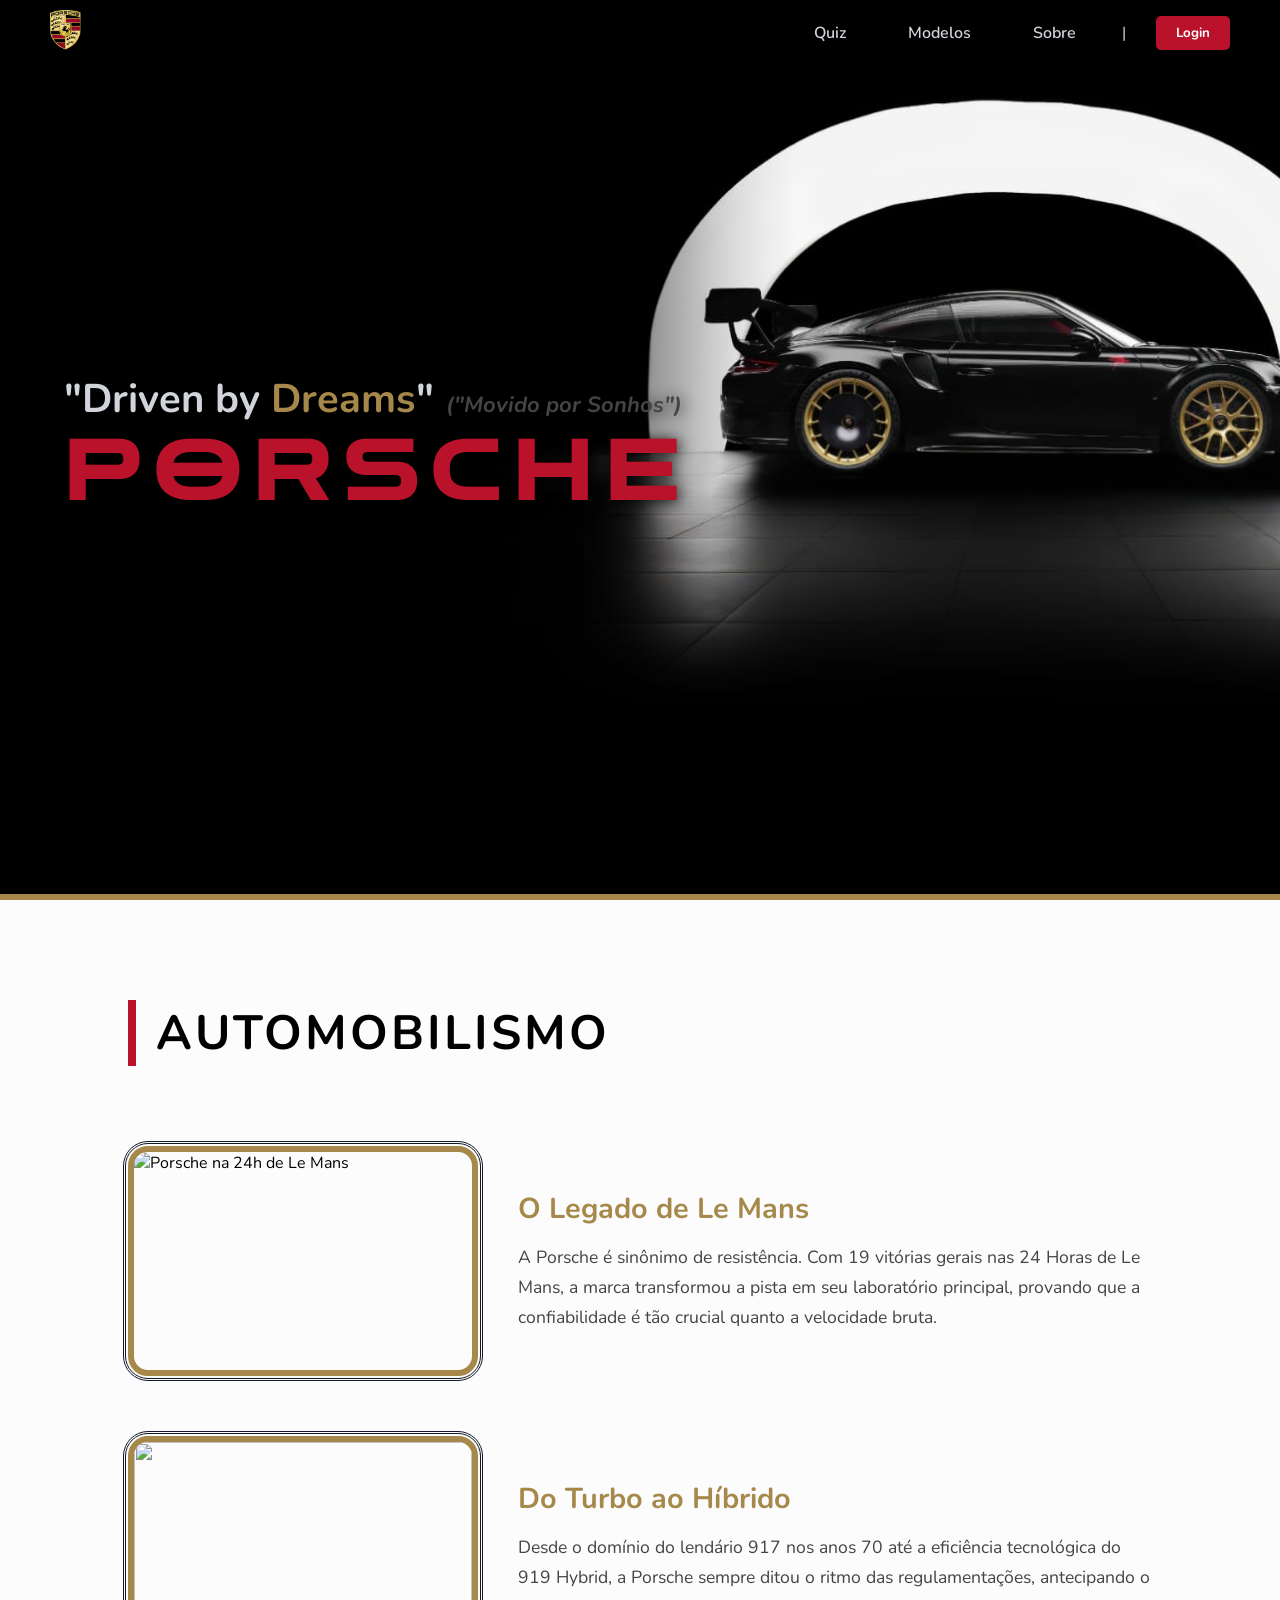
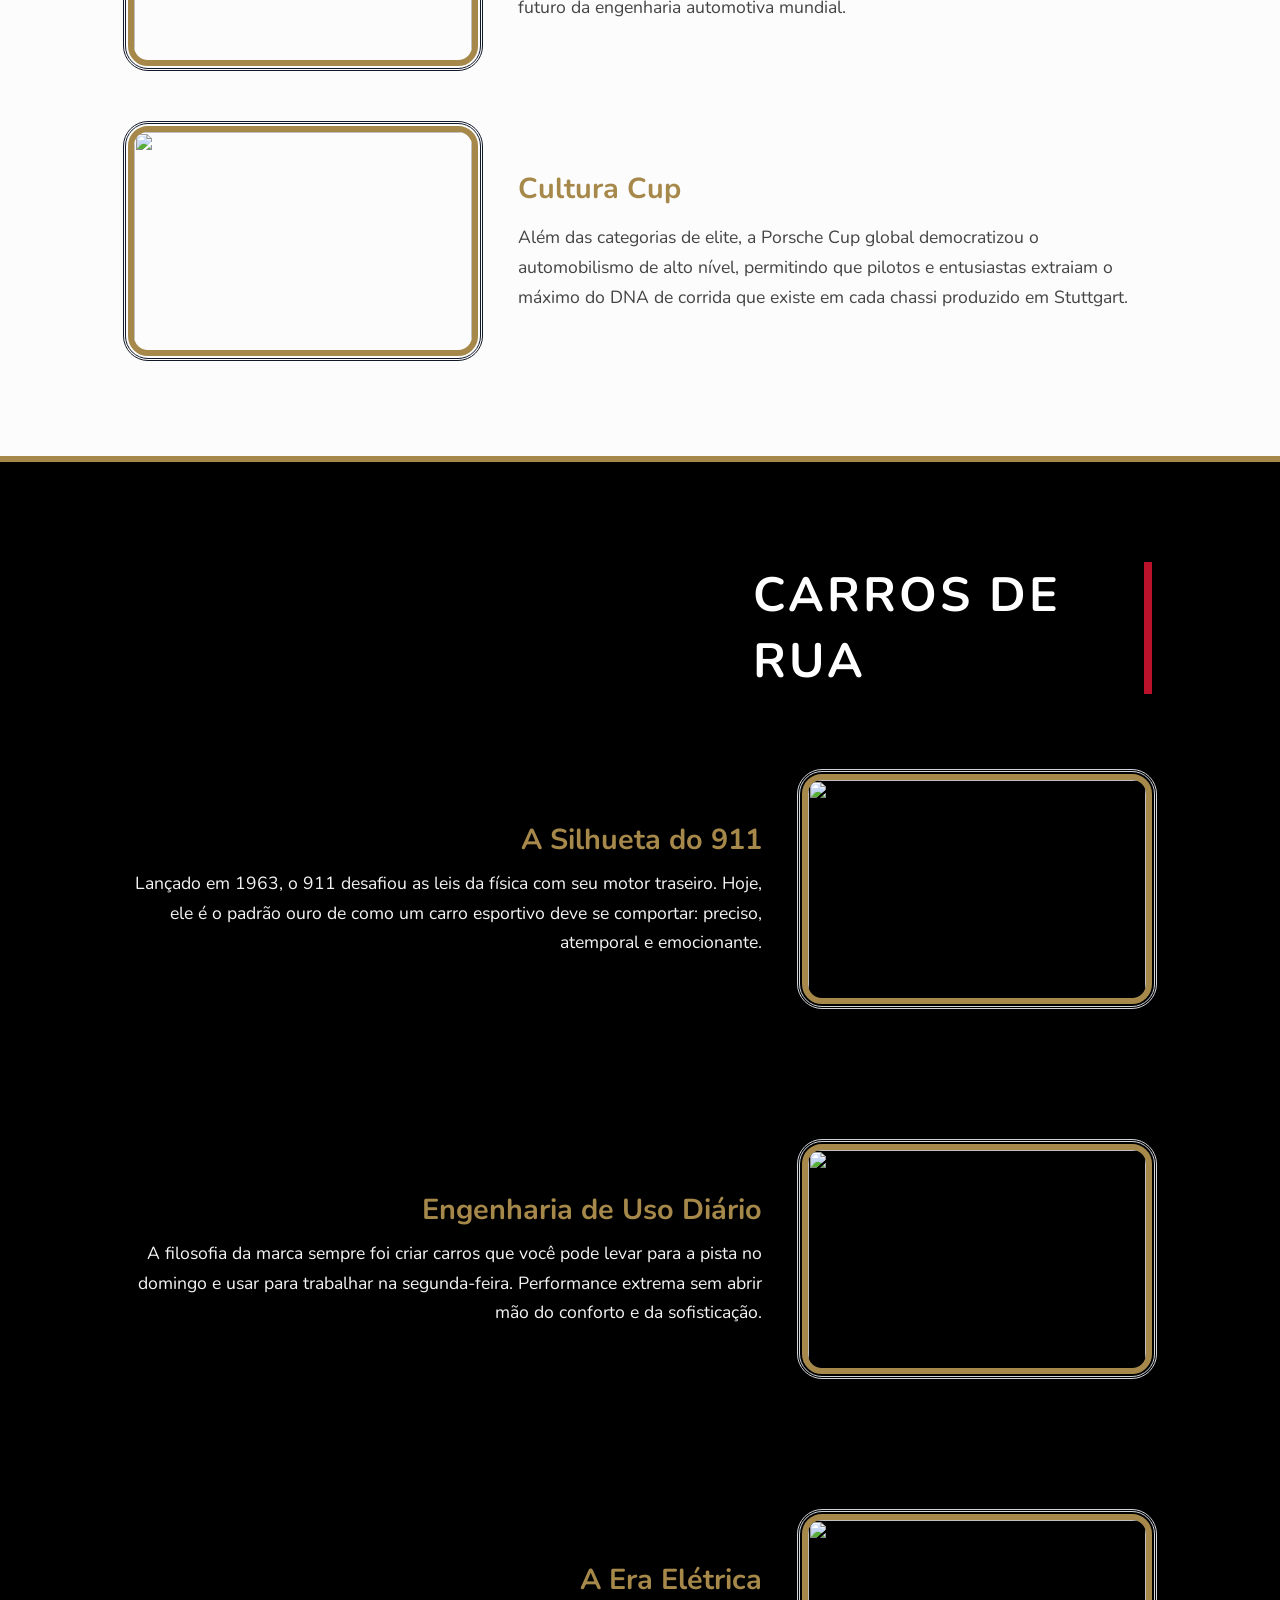
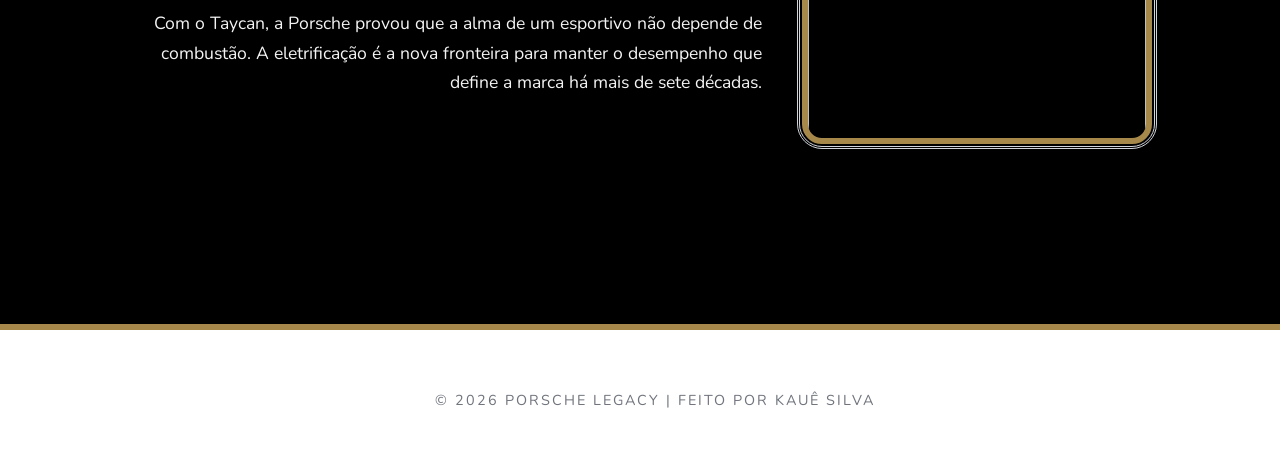
==== Website/public/index.html @ e7fd36f4 "Adição da API Web-data-viz no projeto" ====
<!DOCTYPE html>
<html lang="pt-br">
<head>
    <meta charset="UTF-8">
    <meta name="viewport" content="width=device-width, initial-scale=1.0">
    <title>Porsche Legacy | Ínicio</title>
    <link rel="stylesheet" href="/assets/style.css">
    <link rel="stylesheet" href="/assets/navbar.css">
    <link rel="stylesheet" href="https://cdnjs.cloudflare.com/ajax/libs/font-awesome/7.0.1/css/all.min.css" integrity="sha512-2SwdPD6INVrV/lHTZbO2nodKhrnDdJK9/kg2XD1r9uGqPo1cUbujc+IYdlYdEErWNu69gVcYgdxlmVmzTWnetw==" crossorigin="anonymous" referrerpolicy="no-referrer" />
</head>
<body>

    <div class="header transparente">
        <div class="navbar">
            <div class="logo">
                <a href=""><img src="/assets/img/porschelogo.png" alt="" height="40px"></a>
            </div>
            <ul>
                <li><a class="items-navbar" href="/quiz.html">Quiz</a></li>
                <li><a class="items-navbar" href="/modelos.html">Modelos</a></li>
                <li><a class="items-navbar" href="/sobre.html">Sobre</a></li>
                <li style="color: #D1D5DB;">|</li>
                <li><a href="/login.html"><button class="login" id="btn_login">Login</button></a></li>
            </ul>
        </div>
    </div>

    <div class="container">
        <div class="content">
            <div class="banner">
                <img class="car" src="/assets/img/WhatsApp Image 2026-04-13 at 10.56.17 PM.jpeg" alt="" srcset="">
                <h3 class="titulo-img">"Driven by <span style="color: var(--dourado-nobre);">Dreams</span>"<span class="traducao-text">("Movido por Sonhos")</span><br><span class="porsche-text">Porsche</span></h3>
            </div>
            <div class="automobilismo">
                <h1>AUTOMOBILISMO</h1>
                <div class="auto auto-pt1">
                    <img src="https://res.cloudinary.com/dmwcbhehi/image/upload/c_thumb,w_1920,g_auto/f_auto/q_auto/v1/LeMansLine-upTeaser_fjcs9s?_a=BAVMn6Gf0" alt="Porsche na 24h de Le Mans" width="300px" height="203px">
                    <h2>O Legado de Le Mans</h2>
                    <p>A Porsche é sinônimo de resistência. Com 19 vitórias gerais nas 24 Horas de Le Mans, a marca transformou a pista em seu laboratório principal, provando que a confiabilidade é tão crucial quanto a velocidade bruta.</p>
                </div>
                <div class="auto auto-pt2">
                    <img src="https://cdn.motor1.com/images/mgl/AkQvwP/s1/steven-mcqueen-s-porsche-917k-hero-car.webp" alt="">
                    <h2>Do Turbo ao Híbrido</h2>
                    <p>Desde o domínio do lendário 917 nos anos 70 até a eficiência tecnológica do 919 Hybrid, a Porsche sempre ditou o ritmo das regulamentações, antecipando o futuro da engenharia automotiva mundial.</p>
                </div>
                <div class="auto auto-pt3">
                    <img src="https://gowhere.com.br/wp-content/uploads/2020/06/porchde-1200x480.jpeg" alt="">
                    <h2>Cultura Cup</h2>
                    <p>Além das categorias de elite, a Porsche Cup global democratizou o automobilismo de alto nível, permitindo que pilotos e entusiastas extraiam o máximo do DNA de corrida que existe em cada chassi produzido em Stuttgart.</p>
                </div>
            </div>
            <div class="carros">
                <h1>CARROS DE RUA</h1>
                <div class="car-pt1">
                    <img src="https://cdn.motor1.com/images/mgl/vxnmnK/s1/911-carrera-gts-2025.jpg" alt="">
                    <h2>A Silhueta do 911</h2>
                    <p>Lançado em 1963, o 911 desafiou as leis da física com seu motor traseiro. Hoje, ele é o padrão ouro de como um carro esportivo deve se comportar: preciso, atemporal e emocionante.</p>
                </div>
                <div class="car-pt2">
                    <img src="https://quatrorodas.abril.com.br/wp-content/uploads/2016/11/57607a620e21634575178ae6857_29r5148_5184x3456.jpeg?quality=70&strip=all&strip=all" alt="">
                    <h2>Engenharia de Uso Diário</h2>
                    <p>A filosofia da marca sempre foi criar carros que você pode levar para a pista no domingo e usar para trabalhar na segunda-feira. Performance extrema sem abrir mão do conforto e da sofisticação.</p>
                </div>
                <div class="car-pt3">
                    <img src="https://admin.cnnbrasil.com.br/wp-content/uploads/sites/12/2024/02/S24_0155_.jpg?w=1024" alt="">
                    <h2>A Era Elétrica</h2>
                    <p>Com o Taycan, a Porsche provou que a alma de um esportivo não depende de combustão. A eletrificação é a nova fronteira para manter o desempenho que define a marca há mais de sete décadas.</p>
                </div>
            </div>
        </div>
    </div>
    <div class="footer">
        <a href="https://www.instagram.com/kau3z/"><i class="fa-brands fa-instagram"></i></a>
        <a href="https://github.com/KaueSilva10"><i class="fa-brands fa-github"></i></a>
        <a href="https://www.youtube.com/@kau3znttv"><i class="fa-brands fa-youtube"></i></a>
    </div>
    

    <script src="/assets/navbar.js"></script>
</body>
</html>
---- assets/style.css ----
@import url('https://fonts.googleapis.com/css2?family=Nunito:ital,wght@0,200..1000;1,200..1000&display=swap');
@import url('https://fonts.googleapis.com/css2?family=Zen+Dots&display=swap');

* {
    font-family: "Nunito", sans-serif;
    margin: 0;
    padding: 0;
    box-sizing: border-box;
}

body {
    overflow-x: hidden;
    width: 100%;
    background-color: #fcfcfc;
}

:root {
    --preto-profundo: #111827;
    --prata-metalico: #D1D5DB;
    --vermelho-guards: #BA122B;
    --dourado-nobre: #A6894A;
}

.header .navbar {
    transition: background-color, border-bottom 0.4s ease-in-out, padding 0.4s ease-in-out;
}

.header.transparente .navbar {
    background-color: rgba(0, 0, 0, 0); 
    border-bottom: none;
}

.banner {
    position: relative;
    width: 100%;
    height: 100vh;
    overflow: hidden;
    display: flex;
    align-items: center;
    border-bottom: 6px solid var(--dourado-nobre);
}

.car {
    position: absolute;
    width: 100%;
    height: 100%;
    object-fit: cover;
    z-index: 1;
}

.titulo-img {
    position: relative;
    z-index: 2;
    margin-left: 5%;
    color: #D1D5DB;
    font-size: 40px;
    text-shadow: 2px 2px 15px rgba(0,0,0,0.9);
}

.porsche-text {
    font-family: "Zen Dots", sans-serif;
    color: var(--vermelho-guards); 
    font-size: 80px;
    letter-spacing: 15px;
    text-transform: uppercase;
}

.traducao-text {
    font-size: 22px;
    margin-left: 12px;
    font-style: italic;
    color: #444;
}

.automobilismo, .carros {
    padding: 100px 10%;
    display: flex;
    flex-direction: column;
    gap: 60px;
}

.carros {
    background-color: #000;
    border-top: 6px solid var(--dourado-nobre);
}

.automobilismo h1 {
    font-size: 3rem;
    letter-spacing: 3px;
    border-left: 8px solid var(--vermelho-guards);
    padding-left: 20px;
    margin-bottom: 20px;
}

.carros h1 {
    font-size: 3rem;
    letter-spacing: 3px;
    border-right: 8px solid var(--vermelho-guards);
    padding-right: 20px;
    margin-bottom: 20px;
    margin-left: 61%;
    color: #fff;
}

.auto {
    display: grid;
    grid-template-columns: 350px 1fr;
    grid-template-rows: auto auto;
    gap: 0 40px;
    align-items: start;
}

.auto img {
    grid-row: 1 / span 2;
    width: 100%;
    height: 230px;
    object-fit: cover;
    border: 6px solid var(--dourado-nobre);
    outline: 3px double var(--preto-profundo);
    outline-offset: 2px;
    border-radius: 20px;
    transition: transform 0.3s ease;
}

.auto img:hover {
    transform: scale(1.02);
}

.auto h2 {
    grid-column: 2;
    grid-row: 1;
    margin-bottom: 15px;
    font-size: 1.8rem;
    color: var(--dourado-nobre);
    align-self: end;
}

.auto p {
    grid-column: 2;
    grid-row: 2;
    line-height: 1.7;
    font-size: 1.1rem;
    color: #444;
}

.car-pt1, .car-pt2, .car-pt3 {
    display: grid;
    grid-template-columns: 1fr 350px;
    grid-template-rows: auto auto;
    gap: 10px 40px;
    margin-bottom: 80px;
}

.car-pt1 img, .car-pt2 img, .car-pt3 img {
    grid-column: 2;
    grid-row: 1 / span 2;
    width: 100%;
    height: 230px;
    object-fit: cover;
    border: 6px solid var(--dourado-nobre);
    outline: 3px double var(--prata-metalico);
    outline-offset: 2px;
    border-radius: 20px;
    transition: transform 0.3s ease;
}

.car-pt1 img:hover, .car-pt2 img:hover, .car-pt3 img:hover {
    transform: scale(1.02);
}

.car-pt1 h2, .car-pt2 h2, .car-pt3 h2 {
    grid-column: 1;
    grid-row: 1;
    color: var(--dourado-nobre);
    font-size: 1.8rem;
    text-align: right;
    align-self: end;
}

.car-pt1 p, .car-pt2 p, .car-pt3 p {
    grid-column: 1;
    grid-row: 2;
    text-align: right;
    line-height: 1.7;
    font-size: 1.1rem;
    color: #f4f4f4;
}

.footer {
    background-color: #fff;
    color: var(--preto-profundo);
    padding: 60px;
    display: flex;
    flex-direction: row;
    align-items: center;
    justify-content: center;
    gap: 10px;
    border-top: 6px solid var(--dourado-nobre);
}

.footer i {
    font-size: 2rem;
    color: var(--preto-profundo);
    cursor: pointer;
    transition: all 0.5s ease-in-out;
    position: relative;
}

.footer i:hover {
    color: var(--vermelho-guards);
    transform: translateY(-6px) scale(1.15);
    text-shadow: 0 0 12px rgba(186, 18, 43, 0.5);
}

.footer::after {
    content: "© 2026 Porsche Legacy | Feito por Kauê Silva";
    font-size: 0.9rem;
    letter-spacing: 2px;
    opacity: 0.6;
    text-transform: uppercase;
}

/* PÁGINA SOBRE */

.sobre-container {
    padding: 150px 10% 100px;
    background-color: #fcfcfc;
    min-height: 100vh;
}

.sobre-titulo {
    font-size: 2.5rem;
    color: var(--preto-profundo);
    border-left: 10px solid var(--vermelho-guards);
    padding-left: 20px;
    margin-bottom: 50px;
    font-family: "Zen Dots", sans-serif;
    letter-spacing: 2px;
}

.sobre-grid {
    display: grid;
    grid-template-columns: 1.2fr 0.8fr;
    gap: 60px;
    align-items: center;
}

.sobre-texto h2 {
    color: var(--dourado-nobre);
    margin: 30px 0 15px;
    font-size: 1.6rem;
}

.sobre-texto p {
    line-height: 1.8;
    font-size: 1.1rem;
    color: #444;
    margin-bottom: 20px;
    text-align: justify;
}

.porsche-cit {
    background-color: var(--preto-profundo);
    color: var(--prata-metalico);
    padding: 30px;
    border-radius: 15px;
    border-right: 8px solid var(--dourado-nobre);
    margin-top: 40px;
    font-style: italic;
    font-size: 1.2rem;
}

.porsche-cit span {
    display: block;
    margin-top: 10px;
    color: var(--dourado-nobre);
    font-size: 0.9rem;
    font-weight: bold;
}

.sobre-perfil {
    display: flex;
    flex-direction: column;
    align-items: center;
}

.foto-frame {
    width: 320px;
    height: 400px;
    border: 8px solid var(--dourado-nobre);
    outline: 4px double var(--preto-profundo);
    outline-offset: 5px;
    border-radius: 20px;
    overflow: hidden;
    box-shadow: 10px 10px 30px rgba(0,0,0,0.1);
}

.foto-frame img {
    width: 100%;
    height: 100%;
    object-fit: cover;
    transition: 0.5s;
}

.foto-frame:hover img {
    transform: scale(1.1);
}

.info {
    text-align: center;
    margin-top: 30px;
}

.info h3 {
    font-size: 1.5rem;
    color: var(--vermelho-guards);
    margin-bottom: 5px;
}

.info p {
    color: #666;
    font-weight: 600;
}
---- assets/navbar.css ----
@import url('https://fonts.googleapis.com/css2?family=Nunito:ital,wght@0,200..1000;1,200..1000&display=swap');
@import url('https://fonts.googleapis.com/css2?family=Zen+Dots&display=swap');

* {
    font-family: "Nunito", sans-serif;
    margin: 0;
    padding: 0;
    box-sizing: border-box;
}

body {
    overflow-x: hidden;
    width: 100%;
    background-color: #fcfcfc;
}

:root {
    --preto-profundo: #111827;
    --prata-metalico: #D1D5DB;
    --vermelho-guards: #BA122B;
    --dourado-nobre: #A6894A;
}

.header .navbar {
    background-color: #000; 
    display: flex;
    align-items: center;
    justify-content: space-between;
    padding: 10px 50px;
    position: fixed;
    top: 0;
    left: 0;
    width: 100%;
    z-index: 1000;
    border-bottom: 4px solid var(--dourado-nobre);
}

.navbar ul {
    display: flex;
    align-items: center;
    gap: 30px;
    list-style: none;
}

.navbar ul li a {
    color: var(--prata-metalico);
    text-decoration: none;
    font-weight: 600;
    transition: color 0.3s;
}

.navbar ul li a:hover {
    color: var(--dourado-nobre);
}

.items-navbar {
    padding: 6px 16px;
    border-radius: 5px;
}

.login {
    background-color: var(--vermelho-guards);
    color: white;
    border: none;
    padding: 8px 20px;
    border-radius: 5px;
    cursor: pointer;
    font-weight: bold;
    transition: 0.3s;
}

.login:hover {
    background-color: var(--dourado-nobre);
}
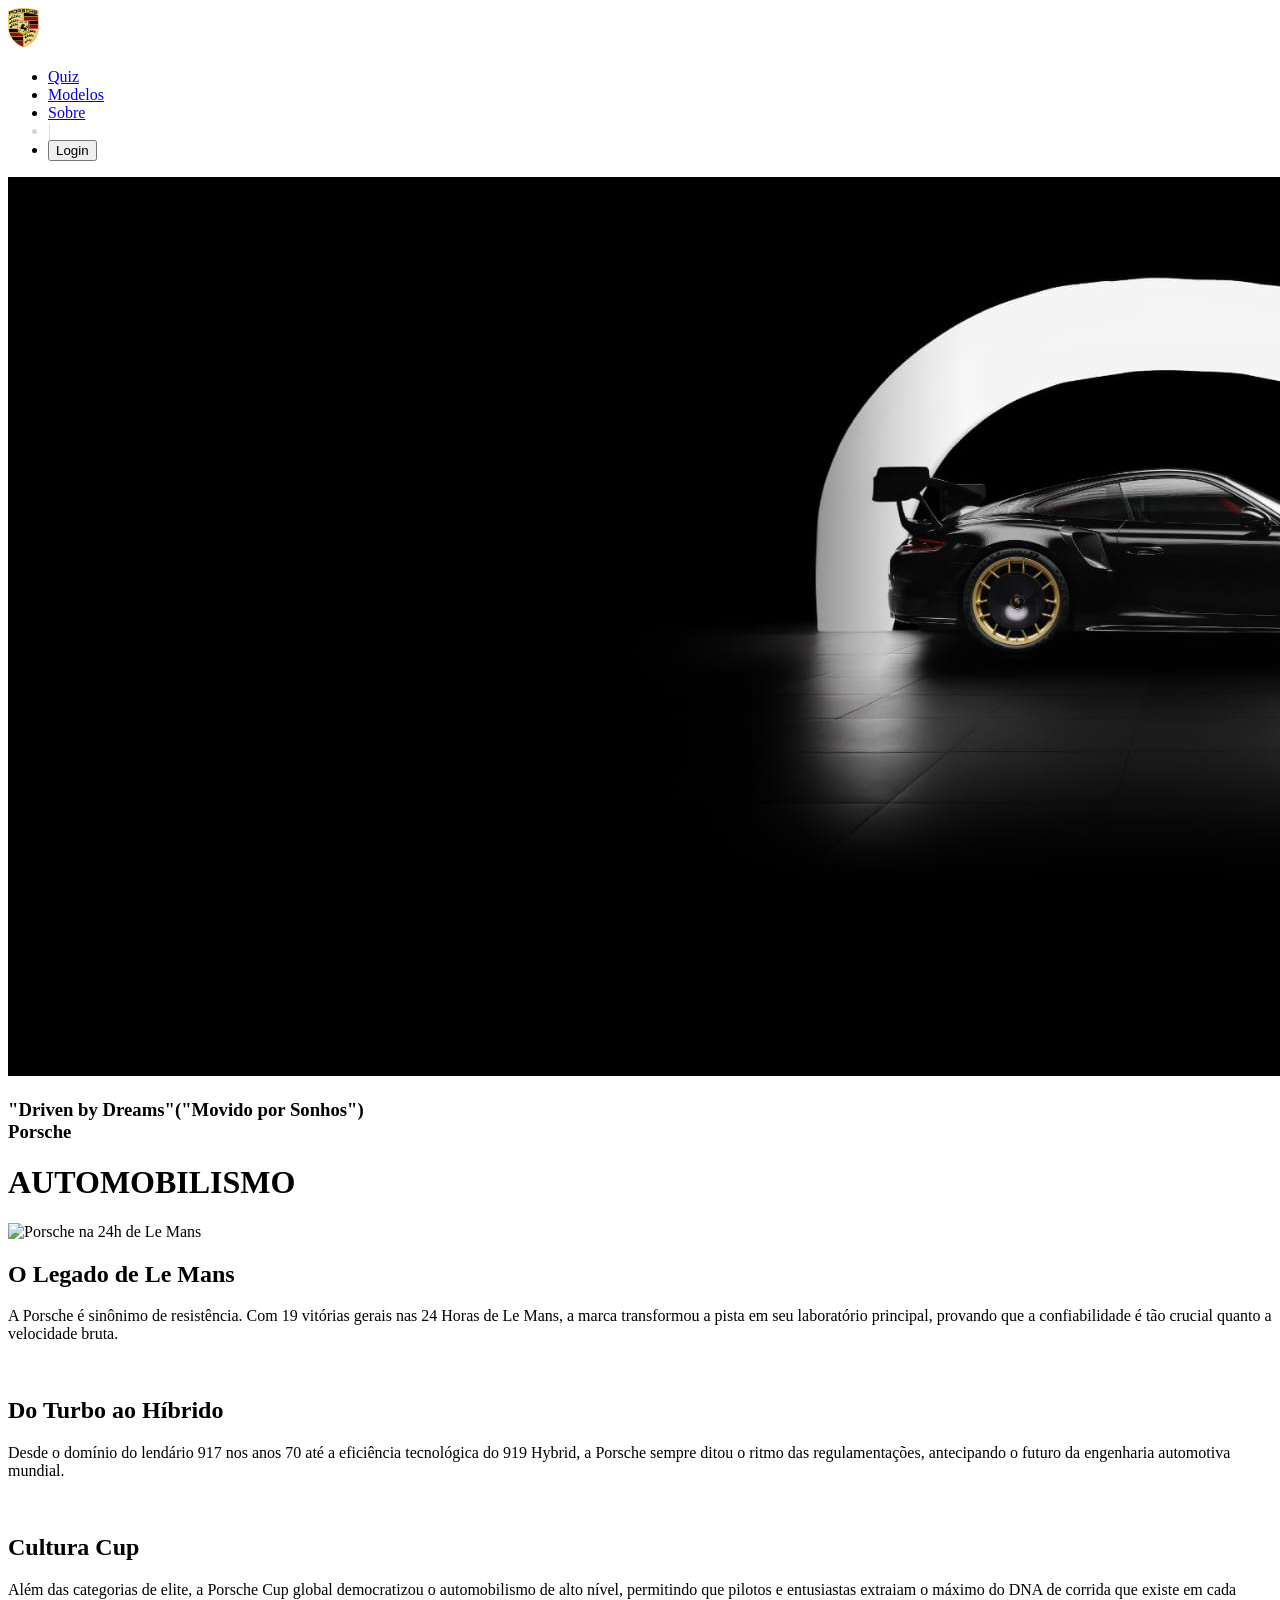
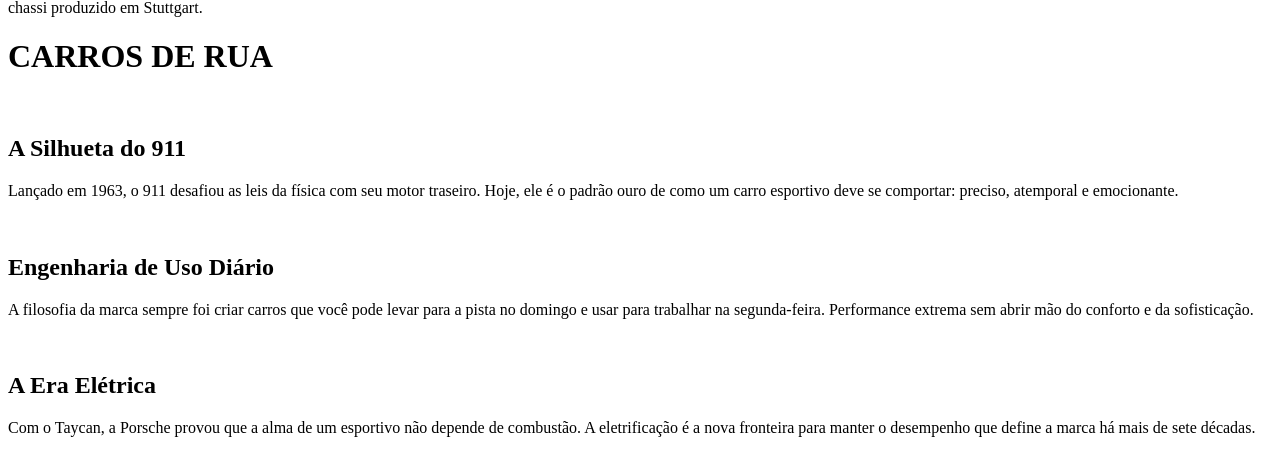
==== commit f3e48ff3: "funcionamento da inserção dos dados no banco" ====
--- a/Website/public/index.html
+++ b/Website/public/index.html
@@ -4,8 +4,8 @@
     <meta charset="UTF-8">
     <meta name="viewport" content="width=device-width, initial-scale=1.0">
     <title>Porsche Legacy | Ínicio</title>
-    <link rel="stylesheet" href="/assets/style.css">
-    <link rel="stylesheet" href="/assets/navbar.css">
+    <link rel="stylesheet" href="/assets/css/style.css">
+    <link rel="stylesheet" href="/assets/css/navbar.css">
     <link rel="stylesheet" href="https://cdnjs.cloudflare.com/ajax/libs/font-awesome/7.0.1/css/all.min.css" integrity="sha512-2SwdPD6INVrV/lHTZbO2nodKhrnDdJK9/kg2XD1r9uGqPo1cUbujc+IYdlYdEErWNu69gVcYgdxlmVmzTWnetw==" crossorigin="anonymous" referrerpolicy="no-referrer" />
 </head>
 <body>
@@ -76,6 +76,6 @@
     </div>
     
 
-    <script src="/assets/navbar.js"></script>
+    <script src="/assets/js/navbar.js"></script>
 </body>
 </html>
